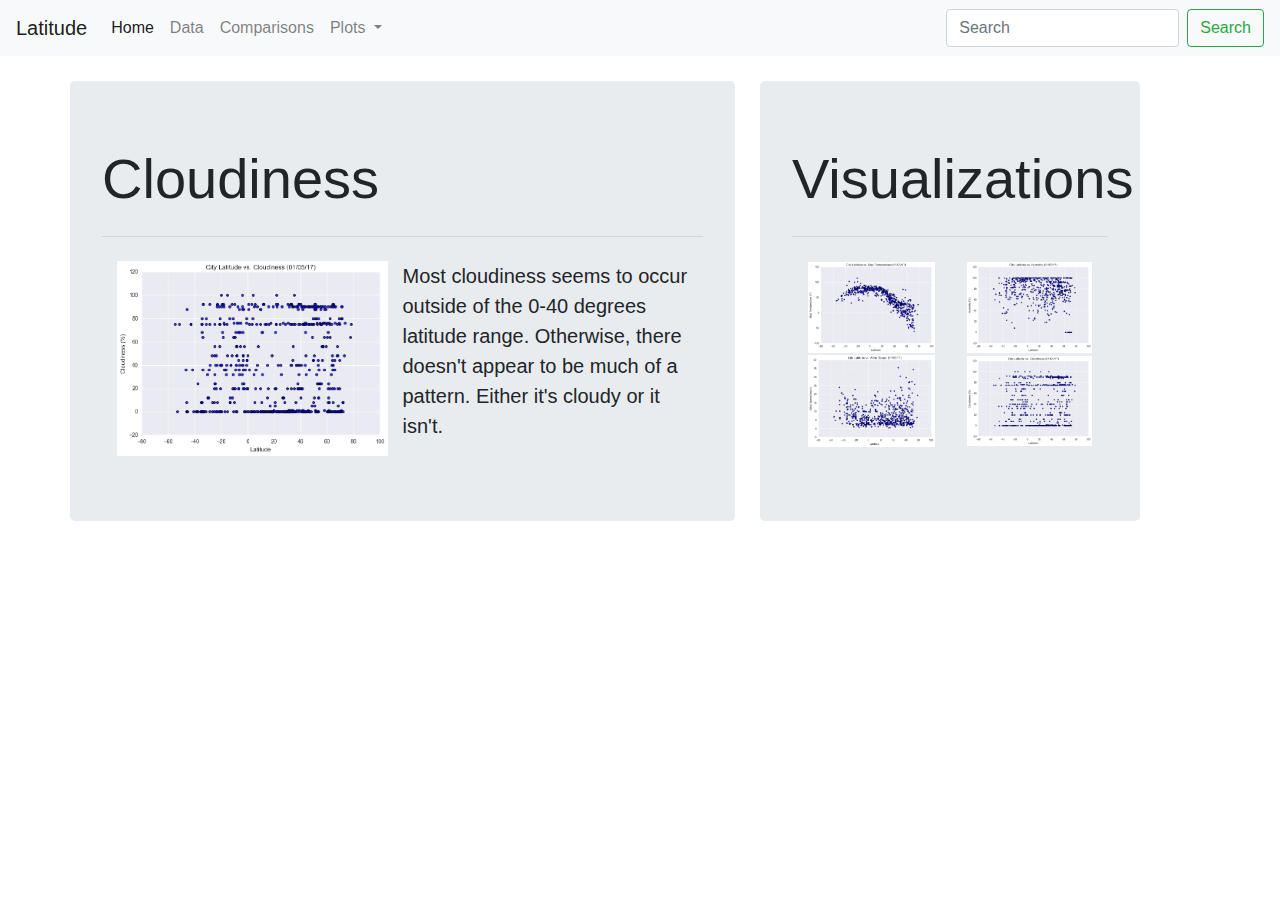
==== WebVisualizations/cloudymap.html @ cbf5081e "Added data, comparison, and 4 different graph pages" ====
<!DOCTYPE html>
<html lang="en">

<head>
  <meta charset="UTF-8">
  <title>Cloudiness</title>
  <link rel="stylesheet" href="https://stackpath.bootstrapcdn.com/bootstrap/4.3.1/css/bootstrap.min.css" integrity="sha384-ggOyR0iXCbMQv3Xipma34MD+dH/1fQ784/j6cY/iJTQUOhcWr7x9JvoRxT2MZw1T" crossorigin="anonymous">

  <script src="https://code.jquery.com/jquery-3.3.1.slim.min.js" integrity="sha384-q8i/X+965DzO0rT7abK41JStQIAqVgRVzpbzo5smXKp4YfRvH+8abtTE1Pi6jizo" crossorigin="anonymous"></script>
  <script src="https://cdnjs.cloudflare.com/ajax/libs/popper.js/1.14.7/umd/popper.min.js" integrity="sha384-UO2eT0CpHqdSJQ6hJty5KVphtPhzWj9WO1clHTMGa3JDZwrnQq4sF86dIHNDz0W1" crossorigin="anonymous"></script>
  <script src="https://stackpath.bootstrapcdn.com/bootstrap/4.3.1/js/bootstrap.min.js" integrity="sha384-JjSmVgyd0p3pXB1rRibZUAYoIIy6OrQ6VrjIEaFf/nJGzIxFDsf4x0xIM+B07jRM" crossorigin="anonymous"></script>

  <link rel="stylesheet" href="style.css">
</head>
<body>
  <nav class="navbar navbar-expand-lg navbar-light bg-light">
    <a class="navbar-brand" href="#"> Latitude</a>
    <button class="navbar-toggler" type="button" data-toggle="collapse" data-target="#navbarSupportedContent" aria-controls="navbarSupportedContent" aria-expanded="false" aria-label="Toggle navigation">
      <span class="navbar-toggler-icon"></span>
    </button>

    <div class="collapse navbar-collapse" id="navbarSupportedContent">
      <ul class="navbar-nav mr-auto">
        <li class="nav-item active">
          <a class="nav-link" href="index.html">Home </a>
        </li>
        <li class="nav-item">
          <a class="nav-link" href="data.html">Data</a>
        </li>
        <li class="nav-item">
                <a class="nav-link" href="comparisons.html">Comparisons</a>
        </li>
        <li class="nav-item dropdown">
          <a class="nav-link dropdown-toggle" href="#" id="navbarDropdown" role="button" data-toggle="dropdown" aria-haspopup="true" aria-expanded="false">
            Plots<span class="sr-only">(current)</span>
          </a>
          <div class="dropdown-menu" aria-labelledby="navbarDropdown">
            <a class="dropdown-item" href="windmap.html">Wind</a>
            <a class="dropdown-item" href="temperaturemap.html">Temperature</a>
            <a class="dropdown-item" href="humiditymap.html">Humidity</a>
            <a class="dropdown-item" href="cloudymap.html">Cloudiness</a>
          </div>
        </li>
      </ul>
      <form class="form-inline my-2 my-lg-0">
        <input class="form-control mr-sm-2" type="search" placeholder="Search" aria-label="Search">
        <button class="btn btn-outline-success my-2 my-sm-0" type="submit">Search</button>
      </form>
    </div>
  </nav>
  <div class="parent-container"></div>
    <div class="container" style="margin-top: 25px;">
        <div class="row">
        <div class="jumbotron col-md-7" style="margin-right: 25px;">
        <h1 class="display-4">Cloudiness</h1>
        <hr class="my-4">
        <p class="lead"><img style="padding: 0 15px; float: left;" src="assets/images/cloudymap.png" width='50%'>Most cloudiness seems to occur outside of the 0-40 degrees latitude range. 
        Otherwise, there doesn't appear to be much of a pattern. Either it's cloudy or it isn't.</p>
        
        </div>
        <div class="jumbotron col-md-4">
            <h1 class="display-4">Visualizations</h1>
            <hr class="my-4">
            <table>
                <tr>
                    <td>
                            <a href="temperaturemap.html"><img style="padding: 0 15px;" src="assets/images/temperaturemap.png" width='100%'>
                    </a></td>
                    <td>
                            <a href="humiditymap.html"><img style="padding: 0 15px;" src="assets/images/humiditymap.png" width='100%'>
                    </a></td></tr>
                    <tr>
                        <td class='selected_cell'>
                                <a href="windmap.html"><img style="padding: 0 15px;" src="assets/images/windmap.png" width='100%'>
                        </a></td>
                        <td>
                                <a href="cloudymap.html"><img style="padding: 0 15px;" src="assets/images/cloudymap.png" width='100%'>
                        </a></td>
                    </tr>
            </table>
            
                
        </div></div>
    </div>

    

</body>

</html>
---- WebVisualizations/style.css ----
.table {
    margin: auto;
    width: 100% !important; 
 }

@media (max-width: 767px) {
    .nav {
        color: royalblue;
    }
}
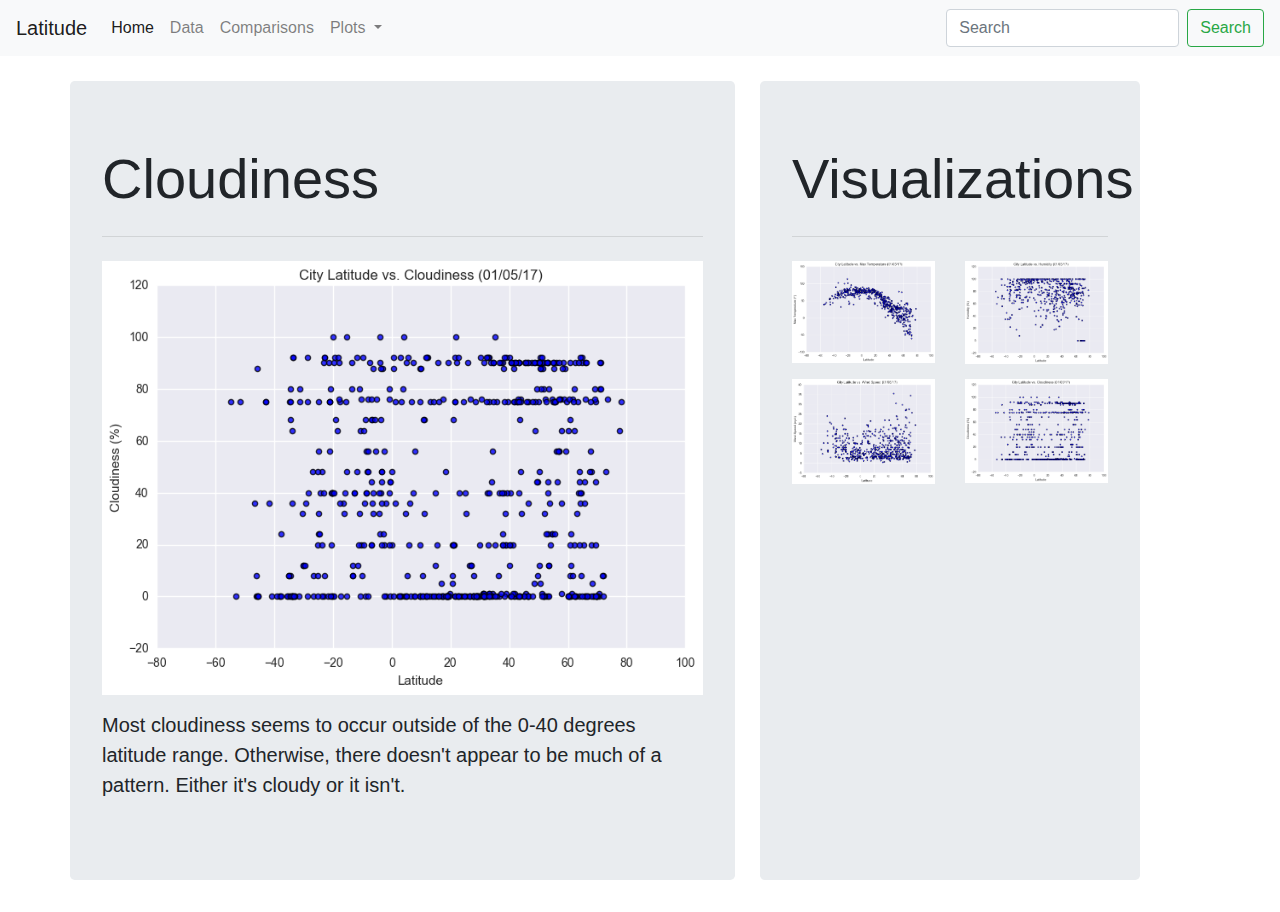
==== commit 4b8ef04d: "fixed responsiveness of main jumbotrons" ====
--- a/WebVisualizations/cloudymap.html
+++ b/WebVisualizations/cloudymap.html
@@ -54,30 +54,33 @@
         <div class="jumbotron col-md-7" style="margin-right: 25px;">
         <h1 class="display-4">Cloudiness</h1>
         <hr class="my-4">
-        <p class="lead"><img style="padding: 0 15px; float: left;" src="assets/images/cloudymap.png" width='50%'>Most cloudiness seems to occur outside of the 0-40 degrees latitude range. 
-        Otherwise, there doesn't appear to be much of a pattern. Either it's cloudy or it isn't.</p>
-        
-        </div>
+        <div class="row">
+                <div class="col-lg-12">
+                <img style="padding-bottom: 15px;" src="assets/images/cloudymap.png" width='100%'></div>
+                <div class='col-md-12'><p class="lead">Most cloudiness seems to occur outside of the 0-40 degrees latitude range. 
+                        Otherwise, there doesn't appear to be much of a pattern. Either it's cloudy or it isn't.</p></div>
+                </div></div>
         <div class="jumbotron col-md-4">
-            <h1 class="display-4">Visualizations</h1>
-            <hr class="my-4">
-            <table>
-                <tr>
-                    <td>
-                            <a href="temperaturemap.html"><img style="padding: 0 15px;" src="assets/images/temperaturemap.png" width='100%'>
-                    </a></td>
-                    <td>
-                            <a href="humiditymap.html"><img style="padding: 0 15px;" src="assets/images/humiditymap.png" width='100%'>
-                    </a></td></tr>
+                <h1 class="display-4">Visualizations</h1>
+                <hr class="my-4">
+                <div class='row'>
+                <table>
                     <tr>
-                        <td class='selected_cell'>
-                                <a href="windmap.html"><img style="padding: 0 15px;" src="assets/images/windmap.png" width='100%'>
-                        </a></td>
-                        <td>
-                                <a href="cloudymap.html"><img style="padding: 0 15px;" src="assets/images/cloudymap.png" width='100%'>
-                        </a></td>
-                    </tr>
-            </table>
+                        <div class='col-lg-6'>
+                                <a href="temperaturemap.html"><img style="padding-bottom: 15px;" src="assets/images/temperaturemap.png" width='100%'>
+                        </a></div>
+                        <div class='col-lg-6'>
+                                <a href="humiditymap.html"><img style="padding-bottom: 15px;" src="assets/images/humiditymap.png" width='100%'>
+                        </a></div>
+                        <div class='col-lg-6'>
+                            
+                                    <a href="windmap.html"><img style="padding-bottom: 15px;" src="assets/images/windmap.png" width='100%'>
+                            </a></div>
+                        <div class='col-lg-6'>
+                                    <a href="cloudymap.html"><img style="padding-bottom: 15px;" src="assets/images/cloudymap.png" width='100%'>
+                        </a></div>
+                        </tr>
+                </table></div>
             
                 
         </div></div>
--- a/WebVisualizations/style.css
+++ b/WebVisualizations/style.css
@@ -4,7 +4,7 @@
  }
 
 @media (max-width: 767px) {
-    .nav {
+    .navbar {
         color: royalblue;
     }
 }
